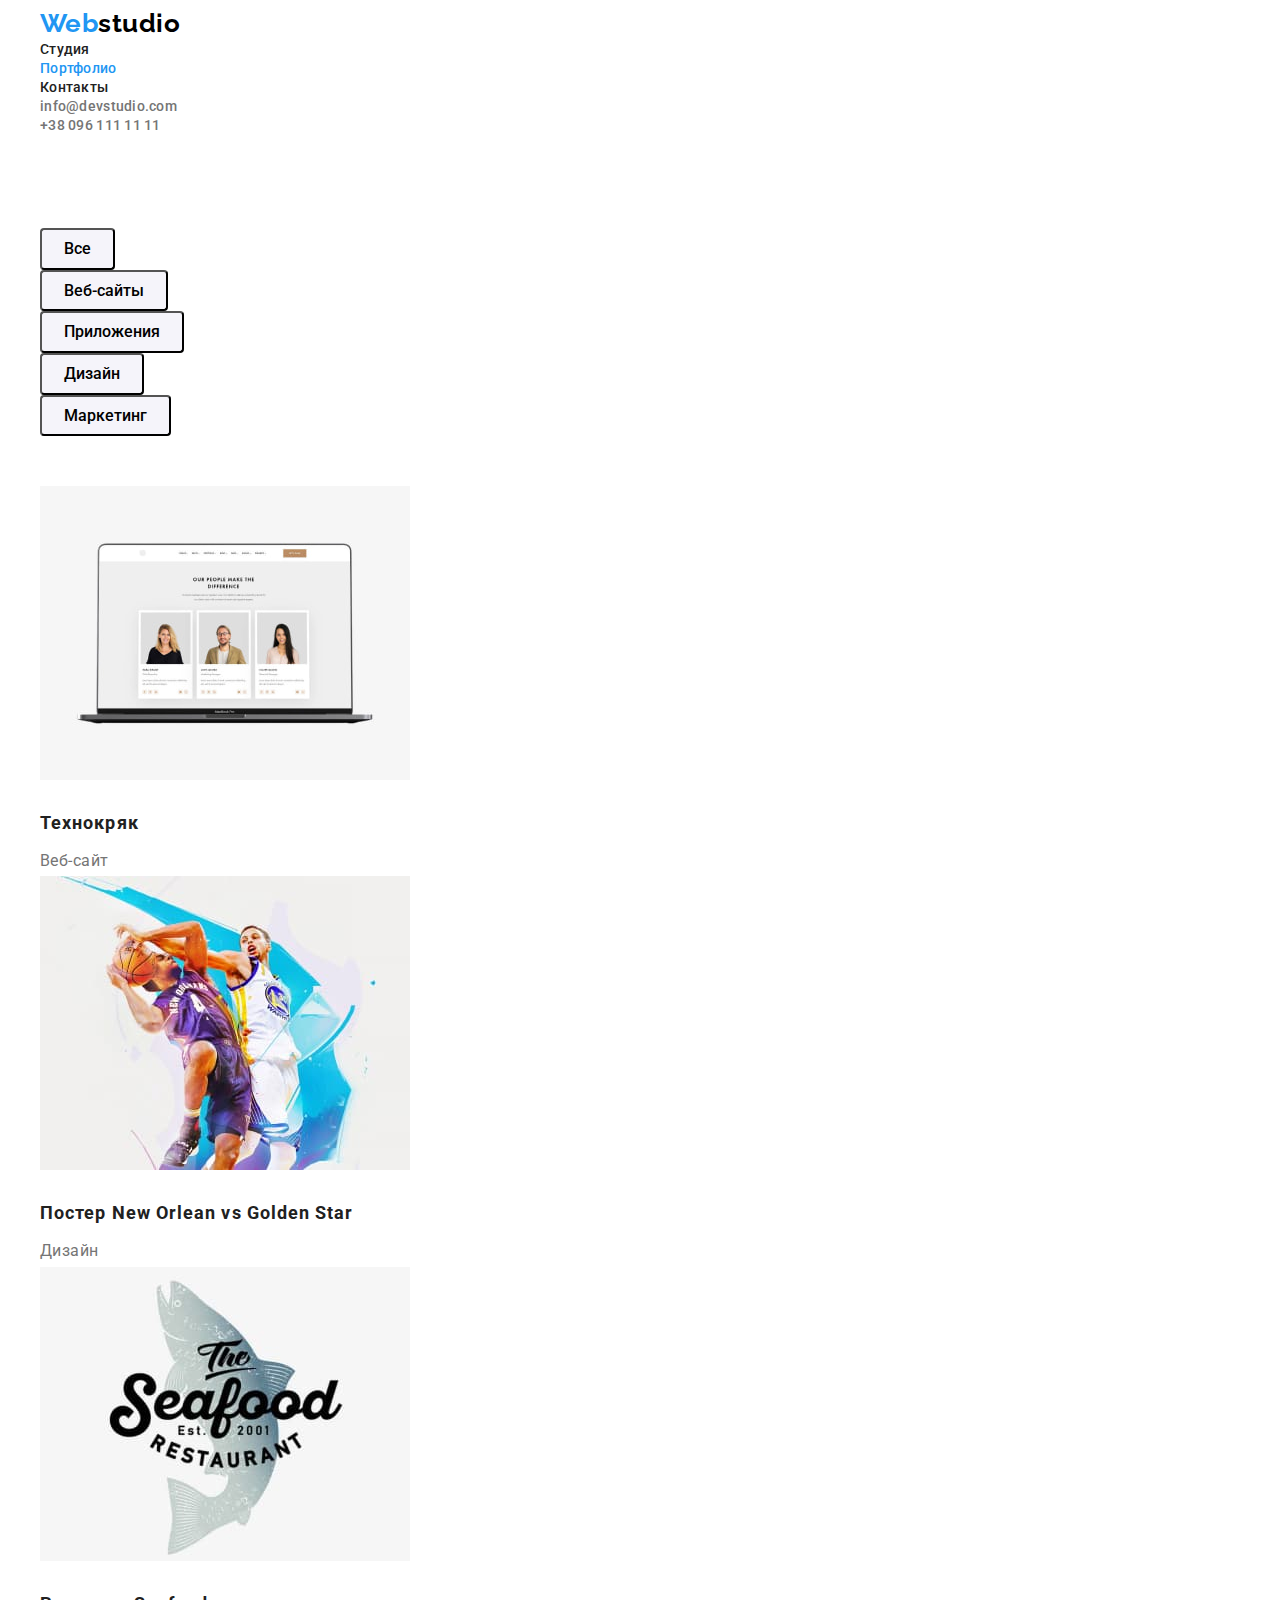
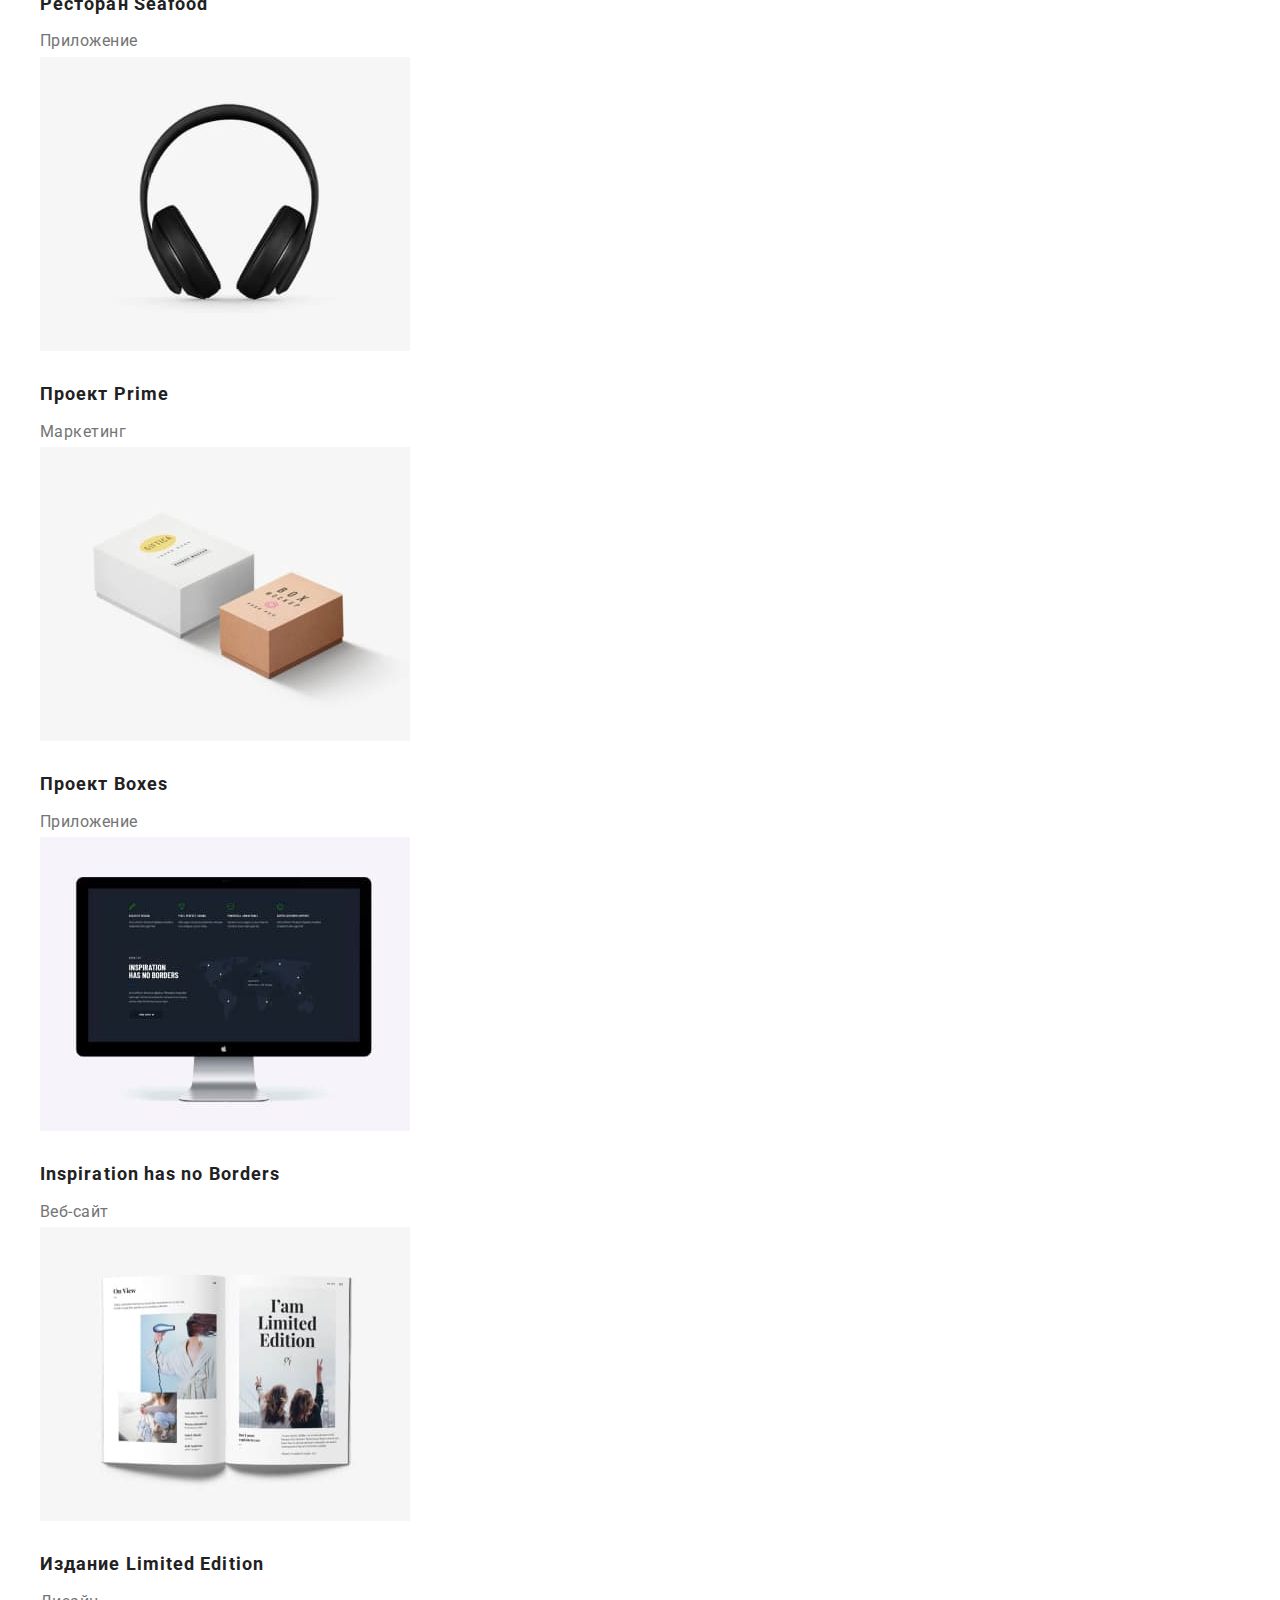
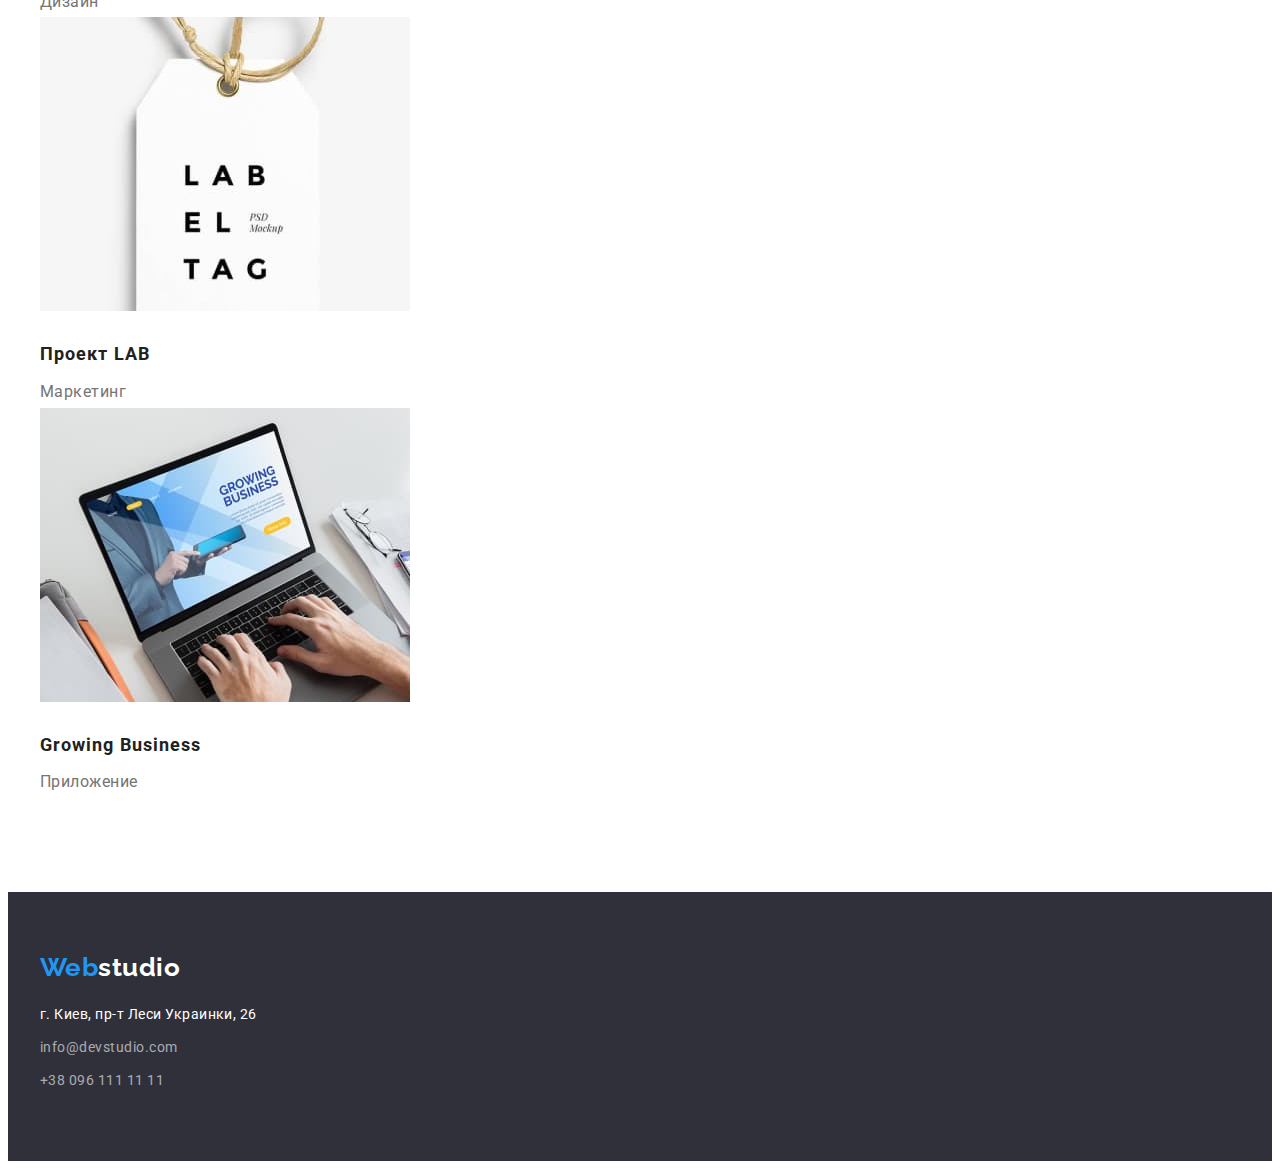
==== portfolio.html @ 8188adb5 "new commit" ====
<!DOCTYPE html>
<html lang="ru">
<head>
    <meta charset="UTF-8">
    <meta http-equiv="X-UA-Compatible" content="IE=edge">
    <meta name="viewport" content="width=device-width, initial-scale=1.0">
    <title>Portfolio</title>
    <link rel="preconnect" href="https://fonts.gstatic.com">
    <link href="https://fonts.googleapis.com/css2?family=Raleway:wght@700&family=Roboto:wght@400;500;700;900&display=swap" rel="stylesheet">
    <link rel="stylesheet" href="https://cdnjs.cloudflare.com/ajax/libs/modern-normalize/1.0.0/modern-normalize.min.css" integrity="sha512-ISS7cAi1PEhQ8jnbJpJZMd29NlhNj4AWYyLOSp2CE/CsHxTCu+r+t0D2yoJudVrd0/8fTVPUVDzY5Tvli75u/g==" crossorigin="anonymous" />
    <link rel="stylesheet" href="./css/style.css">
</head>
<body>

    <!-- Header -->
    <header class="header">
        <div class="container">
            <nav>
                <a href="./index.html" class="header-logo"><span class="web-logo">Web</span>studio</a>
    
                <ul class="nav-list list">
                    <li><a href="./index.html">Студия</a></li>
                    <li><a href="./portfolio.html" class="current">Портфолио</a></li>
                    <li><a href="#!">Контакты</a></li>
                </ul>
            </nav>  
                <ul class="contacts-list list">
                    <li><a href="mailto:info@devstudio.com">info@devstudio.com</a></li>
                    <li><a href="tel:+380961111111">+38 096 111 11 11</a></li>
                </ul>
        </div>
    </header>
    <main>
            <!-- Projects -->
            <section class="projects section-padding">
                <div class="container">
                    <h1 class="visually-hidden">Портфолио</h1>
                    <ul class="projects-filters list">
                        <li><button type="button">Все</button></li>
                        <li><button type="button">Веб-сайты</button></li>
                        <li><button type="button">Приложения</button></li>
                        <li><button type="button">Дизайн</button></li>
                        <li><button type="button">Маркетинг</button></li>
                    </ul>

                    <ul class="projects-card list">
                        <li>  
                            <a href="#!" class="link">
                                <img class="picture" src="./img/project-1.jpg" alt="Проект Технокряк" width="370" height="294">
                                <h2 class="title">Технокряк</h2>
                                <p class="text">Веб-сайт</p>
                            </a>    
                        </li>
                            
                        <li>
                            <a href="#!" class="link">
                                <img class="picture" src="./img/project-2.jpg" alt="Постер Новый Орлеан против Золотых звёзд" width="370" height="294">
                                <h2 class="title">Постер New Orlean vs Golden Star</h2>
                                <p class="text">Дизайн</p>
                            </a>
                        </li>
                        <li>
                            <a href="#!" class="link">
                                <img class="picture" src="./img/project-3.jpg" alt="Ресторан Морепродукты" width="370" height="294">
                                <h2 class="title">Ресторан Seafood</h2>
                                <p class="text">Приложение</p>
                            </a>
                        </li>
                        <li>
                            <a href="#!" class="link">
                                <img class="picture" src="./img/project-4.jpg" alt="Проект Начало" width="370" height="294">
                                <h2 class="title">Проект Prime</h2>
                                <p class="text">Маркетинг</p>
                            </a>
                        </li>
                        <li>
                            <a href="#!" class="link">
                                <img class="picture" src="./img/project-5.jpg" alt="Проект Коробки" width="370" height="294">
                                <h2 class="title">Проект Boxes</h2>
                                <p class="text">Приложение</p>
                            </a>
                        </li>
                        <li>
                            <a href="#!" class="link">
                                <img class="picture" src="./img/project-6.jpg" alt="Вдохновение не имеет границ" width="370" height="294">
                                <h2 class="title">Inspiration has no Borders</h2>
                                <p class="text">Веб-сайт</p>
                            </a>
                        </li>
                        <li>
                            <a href="#!" class="link">
                                <img class="picture" src="./img/project-7.jpg" alt="Издание ограниченная публикацыя" width="370" height="294">
                                <h2 class="title">Издание Limited Edition</h2>
                                <p class="text">Дизайн</p>
                            </a>
                        </li>
                        <li>
                            <a href="#!" class="link">
                                <img class="picture" src="./img/project-8.jpg" alt="Проект Лаб" width="370" height="294">
                                <h2 class="title">Проект LAB</h2>
                                <p class="text">Маркетинг</p>
                        </a>
                        </li>
                        <li>
                            <a href="#!" class="link">
                                <img class="picture" src="./img/project-9.jpg" alt="Приложение Растущий бизнес" width="370" height="294">
                                <h2 class="title">Growing Business</h2>
                                <p class="text">Приложение</p>
                            </a>
                        </li>
                    </ul>
                </div>
            </section>
            
    </main>

    <!-- Footer -->
    <footer class="page-footer">
        <div class="container">
            <a href="./index.html" class="footer-logo"><span class="web-logo">Web</span>studio</a>
        
            <address>
                <ul class="address-list list">
                    <li class="item-link item"><a href="https://goo.gl/maps/jZqZyX6BY9Eupkvq6" target="_blank" rel="noopener noreferrer">г. Киев, пр-т Леси Украинки, 26</a></li>
                    <li class="item-contact item"><a href="mailto:info@devstudio.com">info@devstudio.com</a></li>
                    <li class="item-contact item"><a href="tel:+380961111111">+38 096 111 11 11</a></li>
                </ul>
            </address>
        </div>
    </footer>
</body>
</html>
---- css/style.css ----
:root {
--primary-text-color: #757575;
--title-text-color: #212121;
--accent-color: #2196F3;
--primary-white-color: #ffffff;
--secondary-color: #F5F4FA;
--footer-link-color: rgba(255, 255, 255, 0.6);
}

body {
  font-family: Roboto, sans-serif;
  font-weight: normal;
  font-style: normal;
  letter-spacing: 0.03em;

  color: var(--primary-text-color);
  background: var(--primary-white-color);
}

h1, h2, h3, p, ul {
  padding: 0;
  margin: 0;
}

.visually-hidden {
  position: absolute;
  width: 1px;
  height: 1px;
  margin: -1px;
  border: 0;
  padding: 0;
  white-space: nowrap;
  clip-path: inset(100%);
  clip: rect(0 0 0 0);
  overflow: hidden;
}

.list > li{
  list-style: none;
}

.container {
  width: 1200px;
  padding-left: 15px;
  padding-right: 15px;
  margin-left: auto;
  margin-right: auto;
}

.section-padding {
  padding-top: 94px;
  padding-bottom: 94px;
}

  /*------------ Header -----------------*/

.header-logo {
  font-family: Raleway, sans-serif;
  font-weight: bold;
  font-size: 26px;
  line-height: 1.2;
  text-decoration: none;

  color: #000000;
}

.web-logo {
  color: var(--accent-color);
}

.nav-list a {
  font-weight: 500;
  font-size: 14px;
  line-height: 1.1;
  text-decoration: none;
  letter-spacing: 0.02em;

  color: var(--title-text-color);
}

.nav-list .current {
  color: var(--accent-color);
}

.nav-list a:hover, 
.nav-list a:focus {
  color: var(--accent-color);
}

.contacts-list a {
  font-weight: 500;
  font-size: 14px;
  line-height: 1.1;
  text-decoration: none;
  letter-spacing: 0.02em;

  color: var(--primary-text-color);
}

.contacts-list a:hover,
.contacts-list a:focus {
  color: var(--accent-color);
}
  
  /*---------- Hero section ------------*/

.hero-section {
  text-align: center;
  background-color: #2F303A;
}

.hero-section > h1 {
  font-weight: 900;
  font-size: 44px;
  line-height: 1.4;
  
  letter-spacing: 0.06em;
  text-transform: uppercase;

  color: var(--primary-white-color);

  margin-bottom: 30px;
}

.hero-section > button {
  font-family: inherit;
  font-weight: bold;
  font-size: 16px;
  line-height: 1.9;
  letter-spacing: 0.06em;
  cursor: pointer;

  color: var(--primary-white-color);
  background-color: var(--accent-color);
  

  border-radius: 4px;
  padding: 10px 32px;
  min-width: 200px;
}

.hero-section > button:hover,
.hero-section > button:focus {
  background-color: #188CE8;
}

  /*------------- Details -------------------*/

.details-list .title {
  font-weight: 700;
  font-size: 14px;
  line-height: 1.1;
  text-transform: uppercase;

  color: var(--title-text-color);

  margin-bottom: 10px;
}

.details-list p {
  font-size: 14px;
  line-height: 1.7;
}

  /*---------- What we're doing and Our Team ----------*/

.occupation {
  padding-bottom: 94px;
}

.occupation h2,
.team-section h2 {
  font-weight: 700;
  font-size: 36px;
  line-height: 1.2;
  text-align: center;

  color: var(--title-text-color);

  margin-bottom: 50px;
}

.team-section {
  background-color: var(--secondary-color);
}

.team-section .title{
  font-weight: 500; 
  font-size: 16px;
  line-height: 1.2;

  color: var(--title-text-color);

  margin-bottom: 10px;
}

.team-section .text {
  font-size: 16px;
  line-height: 1.2;
}

  /*----------- Footer ---------------*/
  
.page-footer {
  background-color: #2F303A;

  padding: 60px 0;
}

.footer-logo {
  display: inline-block;
  font-family: Raleway, sans-serif;
  font-weight: bold;
  font-size: 26px;
  line-height: 1.2;
  text-decoration: none;

  color: var(--primary-white-color);

  margin-bottom: 20px;
}

.item {
  margin-bottom: 9px;
}

.item-link > a {
  font-size: 14px;
  line-height: 1.7;
  font-style: normal;
  text-decoration: none;

  color: var(--primary-white-color);
}

.item-contact > a {
  font-size: 14px;
  line-height: 1.7;
  font-style: normal;
  text-decoration: none;

  color: var(--footer-link-color);
}

.address-list a:hover,
.address-list a:focus {
  color: var(--accent-color);
}

  /*---------- Portfolio -----------*/

.projects-filters {
  margin-bottom: 50px;
}

.projects-filters button {
  font-family: inherit;
  font-weight: 500;
  font-size: 16px;
  line-height: 1.6;
  cursor: pointer;
  text-align: center;

  background: var(--secondary-color);

  border-radius: 4px;
  padding: 6px 22px;
  min-width: 73px;
}

.projects-filters button:hover,
.projects-filters button:focus {
  background-color: var(--accent-color);
  color: var(--primary-white-color);
  box-shadow: 0px 3px 1px rgba(0, 0, 0, 0.1), 
  0px 1px 2px rgba(0, 0, 0, 0.08), 
  0px 2px 2px rgba(0, 0, 0, 0.12);
}

.projects-card .link {
  text-decoration: none;
}

.projects-card .picture {
margin-bottom: 20px;
}

.projects-card .title {
  font-weight: 700;
  font-style: normal;
  font-size: 18px;
  line-height: 2.1;
  letter-spacing: 0.06em;

  color: var(--title-text-color);

  margin-bottom: 4px;
}

.projects-card .text {
  font-size: 16px;
  line-height: 1.9;

  color: var(--primary-text-color);
}
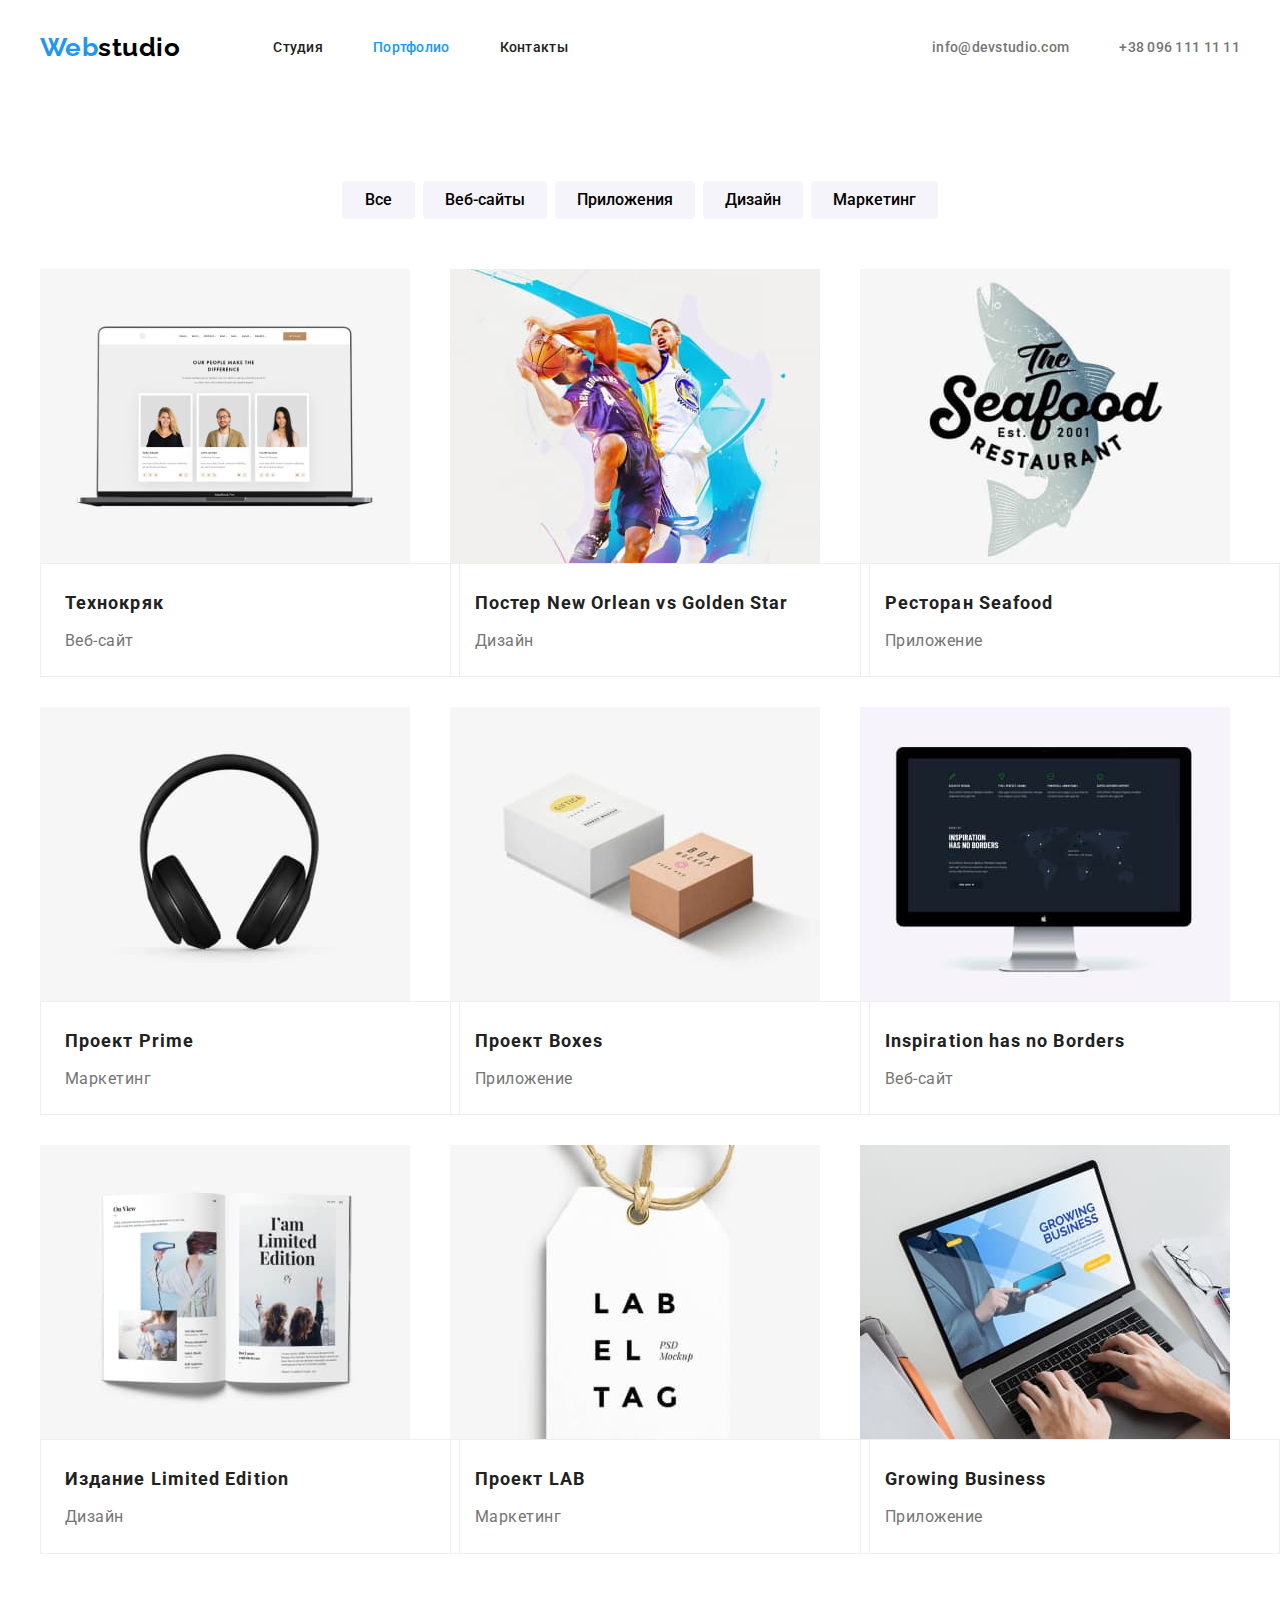
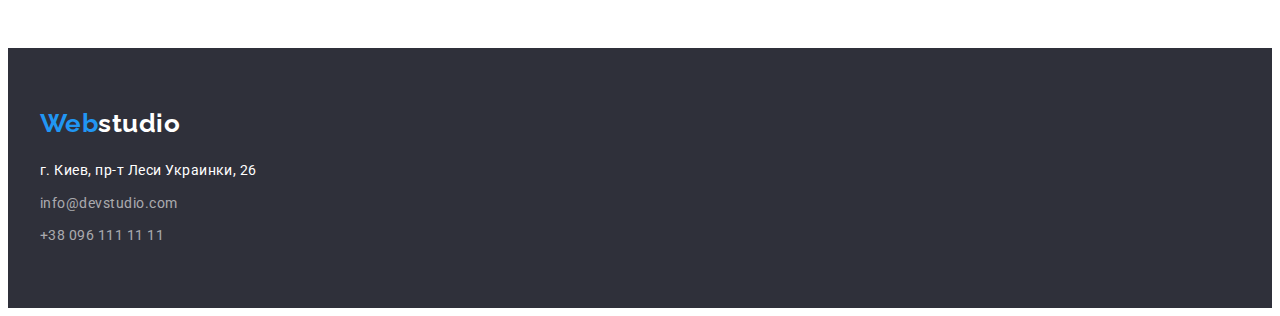
==== commit 15e82234: "maded flexes" ====
--- a/portfolio.html
+++ b/portfolio.html
@@ -14,19 +14,19 @@
 
     <!-- Header -->
     <header class="header">
-        <div class="container">
-            <nav>
+        <div class="container header-container">
+            <nav class="page-nav">
                 <a href="./index.html" class="header-logo"><span class="web-logo">Web</span>studio</a>
     
                 <ul class="nav-list list">
-                    <li><a href="./index.html">Студия</a></li>
-                    <li><a href="./portfolio.html" class="current">Портфолио</a></li>
-                    <li><a href="#!">Контакты</a></li>
+                    <li class="item"><a href="./index.html" class="link">Студия</a></li>
+                    <li class="item"><a href="./portfolio.html" class="link current">Портфолио</a></li>
+                    <li class="item"><a href="#!" class="link">Контакты</a></li>
                 </ul>
             </nav>  
                 <ul class="contacts-list list">
-                    <li><a href="mailto:info@devstudio.com">info@devstudio.com</a></li>
-                    <li><a href="tel:+380961111111">+38 096 111 11 11</a></li>
+                    <li class="item"><a href="mailto:info@devstudio.com" class="link">info@devstudio.com</a></li>
+                    <li class="item"><a href="tel:+380961111111" class="link">+38 096 111 11 11</a></li>
                 </ul>
         </div>
     </header>
@@ -36,76 +36,101 @@
                 <div class="container">
                     <h1 class="visually-hidden">Портфолио</h1>
                     <ul class="projects-filters list">
-                        <li><button type="button">Все</button></li>
-                        <li><button type="button">Веб-сайты</button></li>
-                        <li><button type="button">Приложения</button></li>
-                        <li><button type="button">Дизайн</button></li>
-                        <li><button type="button">Маркетинг</button></li>
+                        <li class="item"><button type="button">Все</button></li>
+                        <li class="item"><button type="button">Веб-сайты</button></li>
+                        <li class="item"><button type="button">Приложения</button></li>
+                        <li class="item"><button type="button">Дизайн</button></li>
+                        <li class="item"><button type="button">Маркетинг</button></li>
                     </ul>
 
                     <ul class="projects-card list">
-                        <li>  
+                        <li class="item">  
                             <a href="#!" class="link">
-                                <img class="picture" src="./img/project-1.jpg" alt="Проект Технокряк" width="370" height="294">
-                                <h2 class="title">Технокряк</h2>
-                                <p class="text">Веб-сайт</p>
+                                <img class="image" src="./img/project-1.jpg" alt="Проект Технокряк" width="370" height="294">
+                                <div class="content">
+                                    <h2 class="title">Технокряк</h2>
+                                    <p class="text">Веб-сайт</p>
+                                </div>
                             </a>    
                         </li>
                             
-                        <li>
+                        <li class="item">
                             <a href="#!" class="link">
-                                <img class="picture" src="./img/project-2.jpg" alt="Постер Новый Орлеан против Золотых звёзд" width="370" height="294">
-                                <h2 class="title">Постер New Orlean vs Golden Star</h2>
-                                <p class="text">Дизайн</p>
+                                <img class="image" src="./img/project-2.jpg" alt="Постер Новый Орлеан против Золотых звёзд" width="370" height="294">
+                                <div class="content">
+                                    <h2 class="title">Постер New Orlean vs Golden Star</h2>
+                                    <p class="text">Дизайн</p>
+                                </div>
                             </a>
                         </li>
-                        <li>
+
+                        <li class="item">
                             <a href="#!" class="link">
-                                <img class="picture" src="./img/project-3.jpg" alt="Ресторан Морепродукты" width="370" height="294">
-                                <h2 class="title">Ресторан Seafood</h2>
-                                <p class="text">Приложение</p>
+                                <img class="image" src="./img/project-3.jpg" alt="Ресторан Морепродукты" width="370" height="294">
+                                <div class="content">
+                                    <h2 class="title">Ресторан Seafood</h2>
+                                    <p class="text">Приложение</p>
+                                </div>
                             </a>
                         </li>
-                        <li>
+
+                        <li class="item"> 
                             <a href="#!" class="link">
-                                <img class="picture" src="./img/project-4.jpg" alt="Проект Начало" width="370" height="294">
-                                <h2 class="title">Проект Prime</h2>
-                                <p class="text">Маркетинг</p>
+                                <img class="image" src="./img/project-4.jpg" alt="Проект Начало" width="370" height="294">
+                                <div class="content">
+                                    <h2 class="title">Проект Prime</h2>
+                                    <p class="text">Маркетинг</p>
+                                </div>
                             </a>
                         </li>
-                        <li>
+
+                        <li class="item">
                             <a href="#!" class="link">
-                                <img class="picture" src="./img/project-5.jpg" alt="Проект Коробки" width="370" height="294">
-                                <h2 class="title">Проект Boxes</h2>
-                                <p class="text">Приложение</p>
+                                <img class="image" src="./img/project-5.jpg" alt="Проект Коробки" width="370" height="294">
+                                <div class="content">
+                                    <h2 class="title">Проект Boxes</h2>
+                                    <p class="text">Приложение</p>
+                                </div>
                             </a>
                         </li>
-                        <li>
+
+                        <li class="item">
                             <a href="#!" class="link">
-                                <img class="picture" src="./img/project-6.jpg" alt="Вдохновение не имеет границ" width="370" height="294">
-                                <h2 class="title">Inspiration has no Borders</h2>
-                                <p class="text">Веб-сайт</p>
+                                <img class="image" src="./img/project-6.jpg" alt="Вдохновение не имеет границ" width="370" height="294">
+                                <div class="content">
+                                    <h2 class="title">Inspiration has no Borders</h2>
+                                    <p class="text">Веб-сайт</p>
+                                </div>
                             </a>
                         </li>
-                        <li>
+
+                        <li class="item">
                             <a href="#!" class="link">
-                                <img class="picture" src="./img/project-7.jpg" alt="Издание ограниченная публикацыя" width="370" height="294">
-                                <h2 class="title">Издание Limited Edition</h2>
-                                <p class="text">Дизайн</p>
+                                <img class="image" src="./img/project-7.jpg" alt="Издание ограниченная публикацыя" width="370" height="294">
+                                <div class="content">
+                                    <h2 class="title">Издание Limited Edition</h2>
+                                    <p class="text">Дизайн</p>
+                                </div>
                             </a>
                         </li>
-                        <li>
+
+                        <li class="item">
                             <a href="#!" class="link">
-                                <img class="picture" src="./img/project-8.jpg" alt="Проект Лаб" width="370" height="294">
-                                <h2 class="title">Проект LAB</h2>
-                                <p class="text">Маркетинг</p>
+                                <img class="image" src="./img/project-8.jpg" alt="Проект Лаб" width="370" height="294">
+                                <div class="content">
+                                    <h2 class="title">Проект LAB</h2>
+                                    <p class="text">Маркетинг</p>
+                                </div>
                         </a>
                         </li>
-                        <li>
+
+                        <li class="item">
                             <a href="#!" class="link">
-                                <img class="picture" src="./img/project-9.jpg" alt="Приложение Растущий бизнес" width="370" height="294">
-                                <h2 class="title">Growing Business</h2>
-                                <p class="text">Приложение</p>
+                                <img class="image" src="./img/project-9.jpg" alt="Приложение Растущий бизнес" width="370" height="294">
+                                <div class="content">
+                                    <h2 class="title">Growing Business</h2>
+                                    <p class="text">Приложение</p>
+                                </div>
                             </a>
                         </li>
                     </ul>
@@ -121,9 +146,9 @@
         
             <address>
                 <ul class="address-list list">
-                    <li class="item-link item"><a href="https://goo.gl/maps/jZqZyX6BY9Eupkvq6" target="_blank" rel="noopener noreferrer">г. Киев, пр-т Леси Украинки, 26</a></li>
-                    <li class="item-contact item"><a href="mailto:info@devstudio.com">info@devstudio.com</a></li>
-                    <li class="item-contact item"><a href="tel:+380961111111">+38 096 111 11 11</a></li>
+                    <li class="footer-item item-link"><a href="https://goo.gl/maps/jZqZyX6BY9Eupkvq6" target="_blank" rel="noopener noreferrer" class="link">г. Киев, пр-т Леси Украинки, 26</a></li>
+                    <li class="footer-item"><a href="mailto:info@devstudio.com" class="link">info@devstudio.com</a></li>
+                    <li class="footer-item"><a href="tel:+380961111111" class="link">+38 096 111 11 11</a></li>
                 </ul>
             </address>
         </div>
--- a/css/style.css
+++ b/css/style.css
@@ -8,13 +8,13 @@
 }
 
 body {
+  color: var(--primary-text-color);
+  background: var(--primary-white-color);
+
   font-family: Roboto, sans-serif;
   font-weight: normal;
   font-style: normal;
   letter-spacing: 0.03em;
-
-  color: var(--primary-text-color);
-  background: var(--primary-white-color);
 }
 
 h1, h2, h3, p, ul {
@@ -39,6 +39,8 @@
   list-style: none;
 }
 
+/* ------------ Container ------------ */
+
 .container {
   width: 1200px;
   padding-left: 15px;
@@ -54,13 +56,20 @@
 
   /*------------ Header -----------------*/
 
+.header-container {
+  display: flex;
+  justify-content: space-between;
+  align-items: center;
+}
+
 .header-logo {
+  margin-right: 93px;
+
   font-family: Raleway, sans-serif;
   font-weight: bold;
   font-size: 26px;
   line-height: 1.2;
   text-decoration: none;
-
   color: #000000;
 }
 
@@ -68,13 +77,41 @@
   color: var(--accent-color);
 }
 
-.nav-list a {
+.page-nav {
+  display: flex;
+  align-items: center;
+}
+
+.nav-list {
+  display: flex;
+}
+
+/* .nav-list > .item:not(:last-child) {
+  margin-right: 50px;
+} */
+
+.nav-list > .item + .item {
+  margin-left: 50px;
+}
+
+.contacts-list {
+  display: flex;
+}
+
+.contacts-list > .item + .item{
+  margin-left: 50px;
+}
+
+.nav-list .link {
+  display: block;
+  padding-top: 32px;
+  padding-bottom: 32px;
+
   font-weight: 500;
   font-size: 14px;
   line-height: 1.1;
   text-decoration: none;
   letter-spacing: 0.02em;
-
   color: var(--title-text-color);
 }
 
@@ -87,7 +124,11 @@
   color: var(--accent-color);
 }
 
-.contacts-list a {
+.contacts-list .link {
+  display: block;
+  padding-top: 32px;
+  padding-bottom: 32px;
+
   font-weight: 500;
   font-size: 14px;
   line-height: 1.1;
@@ -105,38 +146,39 @@
   /*---------- Hero section ------------*/
 
 .hero-section {
+  padding-top: 200px;
+  padding-bottom: 200px;
+
   text-align: center;
   background-color: #2F303A;
 }
 
 .hero-section > h1 {
+  margin-bottom: 30px;
+
   font-weight: 900;
   font-size: 44px;
   line-height: 1.4;
-  
   letter-spacing: 0.06em;
   text-transform: uppercase;
-
   color: var(--primary-white-color);
-
-  margin-bottom: 30px;
 }
 
 .hero-section > button {
+  min-width: 200px;
+  padding: 10px 32px;
+  
   font-family: inherit;
   font-weight: bold;
   font-size: 16px;
   line-height: 1.9;
   letter-spacing: 0.06em;
   cursor: pointer;
-
+  border-style: none;
+  border-radius: 4px;
+  
   color: var(--primary-white-color);
   background-color: var(--accent-color);
-  
-
-  border-radius: 4px;
-  padding: 10px 32px;
-  min-width: 200px;
 }
 
 .hero-section > button:hover,
@@ -146,15 +188,26 @@
 
   /*------------- Details -------------------*/
 
+.details-list {
+  display: flex;
+}
+
+.details-list > .item + .item {
+  margin-left: 30px;
+}
+
+.details-list > .item {
+  width: 270px;
+}
+
 .details-list .title {
+  margin-bottom: 10px;
+
   font-weight: 700;
   font-size: 14px;
   line-height: 1.1;
   text-transform: uppercase;
-
   color: var(--title-text-color);
-
-  margin-bottom: 10px;
 }
 
 .details-list p {
@@ -168,33 +221,57 @@
   padding-bottom: 94px;
 }
 
+.occupation-list {
+  display: flex;
+  justify-content: space-between;
+}
+
 .occupation h2,
 .team-section h2 {
+  margin-bottom: 50px;
+
   font-weight: 700;
   font-size: 36px;
   line-height: 1.2;
   text-align: center;
 
   color: var(--title-text-color);
-
-  margin-bottom: 50px;
 }
 
 .team-section {
   background-color: var(--secondary-color);
 }
 
-.team-section .title{
+.team-section-list > .item {
+  box-shadow: 0px 1px 3px rgba(0, 0, 0, 0.12), 
+  0px 1px 1px rgba(0, 0, 0, 0.14), 
+  0px 2px 1px rgba(0, 0, 0, 0.2);
+  border-radius: 0px 0px 4px 4px;
+}
+
+.team-section-list {
+  display: flex;
+  justify-content: space-between;
+}
+
+.team-section-list .image {
+  margin-bottom: 30px;
+}
+
+.team-section-list .title{
+  margin-bottom: 10px;
+
   font-weight: 500; 
   font-size: 16px;
   line-height: 1.2;
-
   color: var(--title-text-color);
-
-  margin-bottom: 10px;
-}
-
-.team-section .text {
+  text-align: center;
+}
+
+.team-section-list .text {
+  margin-bottom: 30px;
+
+  text-align: center;
   font-size: 16px;
   line-height: 1.2;
 }
@@ -202,70 +279,70 @@
   /*----------- Footer ---------------*/
   
 .page-footer {
+  padding: 60px 0;
+
   background-color: #2F303A;
-
-  padding: 60px 0;
 }
 
 .footer-logo {
   display: inline-block;
+  margin-bottom: 20px;
+
   font-family: Raleway, sans-serif;
   font-weight: bold;
   font-size: 26px;
   line-height: 1.2;
   text-decoration: none;
-
   color: var(--primary-white-color);
-
-  margin-bottom: 20px;
-}
-
-.item {
-  margin-bottom: 9px;
-}
-
-.item-link > a {
+}
+
+.address-list > .footer-item + .footer-item {
+  margin-top: 9px;
+}
+
+.footer-item > .link {
   font-size: 14px;
   line-height: 1.7;
   font-style: normal;
   text-decoration: none;
-
+  color: var(--footer-link-color);
+}
+
+.item-link > .link {
   color: var(--primary-white-color);
 }
 
-.item-contact > a {
-  font-size: 14px;
-  line-height: 1.7;
-  font-style: normal;
-  text-decoration: none;
-
-  color: var(--footer-link-color);
-}
-
-.address-list a:hover,
-.address-list a:focus {
+.address-list .link:hover,
+.address-list .link:focus {
   color: var(--accent-color);
 }
 
   /*---------- Portfolio -----------*/
 
 .projects-filters {
+  display: flex;
+  justify-content: center;
   margin-bottom: 50px;
 }
 
+.projects-filters > .item:not(:last-child) {
+  margin-right: 8px;
+}
+
 .projects-filters button {
+  padding: 6px 22px;
+  min-width: 73px;
+
   font-family: inherit;
   font-weight: 500;
   font-size: 16px;
   line-height: 1.6;
   cursor: pointer;
   text-align: center;
-
+  border-style: none;
+  border-radius: 4px;
   background: var(--secondary-color);
 
-  border-radius: 4px;
-  padding: 6px 22px;
-  min-width: 73px;
 }
 
 .projects-filters button:hover,
@@ -277,15 +354,63 @@
   0px 2px 2px rgba(0, 0, 0, 0.12);
 }
 
+.projects-card {
+  display: flex;
+  flex-wrap: wrap;  
+
+  /* margin-left: -30px;
+  margin-top: -30px;   
+  -----------   1 способ сетки*/
+}
+
+.projects-card > .item {
+  /* width: 370px; */
+  width: calc((100% - 60px) / 3 );
+
+  margin-right: 30px;
+  margin-bottom: 30px;  
+  
+  /* flex-basis: calc(100% / 3 - 30px);
+  margin-left: 30px;
+  margin-top: 30px;    
+  ----------   1 способ сетки*/
+}
+
+.projects-card > .item:nth-child(3n) {
+  margin-right: 0;
+}
+
+.projects-card > .item:nth-last-child(-n + 3) {
+  margin-bottom: 0;
+}
+
+/* Альтернатива отступов
+.projects-card > .item:not(:nth-child(3n)) {
+margin-right: 30px;
+}
+
+.projects-card > .item:not(:nth-last-child(-n + 3)) {
+  margin-bottom: 30px;
+} */
+
+
 .projects-card .link {
   text-decoration: none;
 }
 
-.projects-card .picture {
-margin-bottom: 20px;
+.projects-card .image {
+  display: block;
+}
+
+.projects-card .content {
+  width: 370px;
+  border: 1px solid #EEEEEE;
+  padding: 20px 24px;
 }
 
 .projects-card .title {
+  margin-bottom: 4px;
+
   font-weight: 700;
   font-style: normal;
   font-size: 18px;
@@ -293,8 +418,6 @@
   letter-spacing: 0.06em;
 
   color: var(--title-text-color);
-
-  margin-bottom: 4px;
 }
 
 .projects-card .text {
